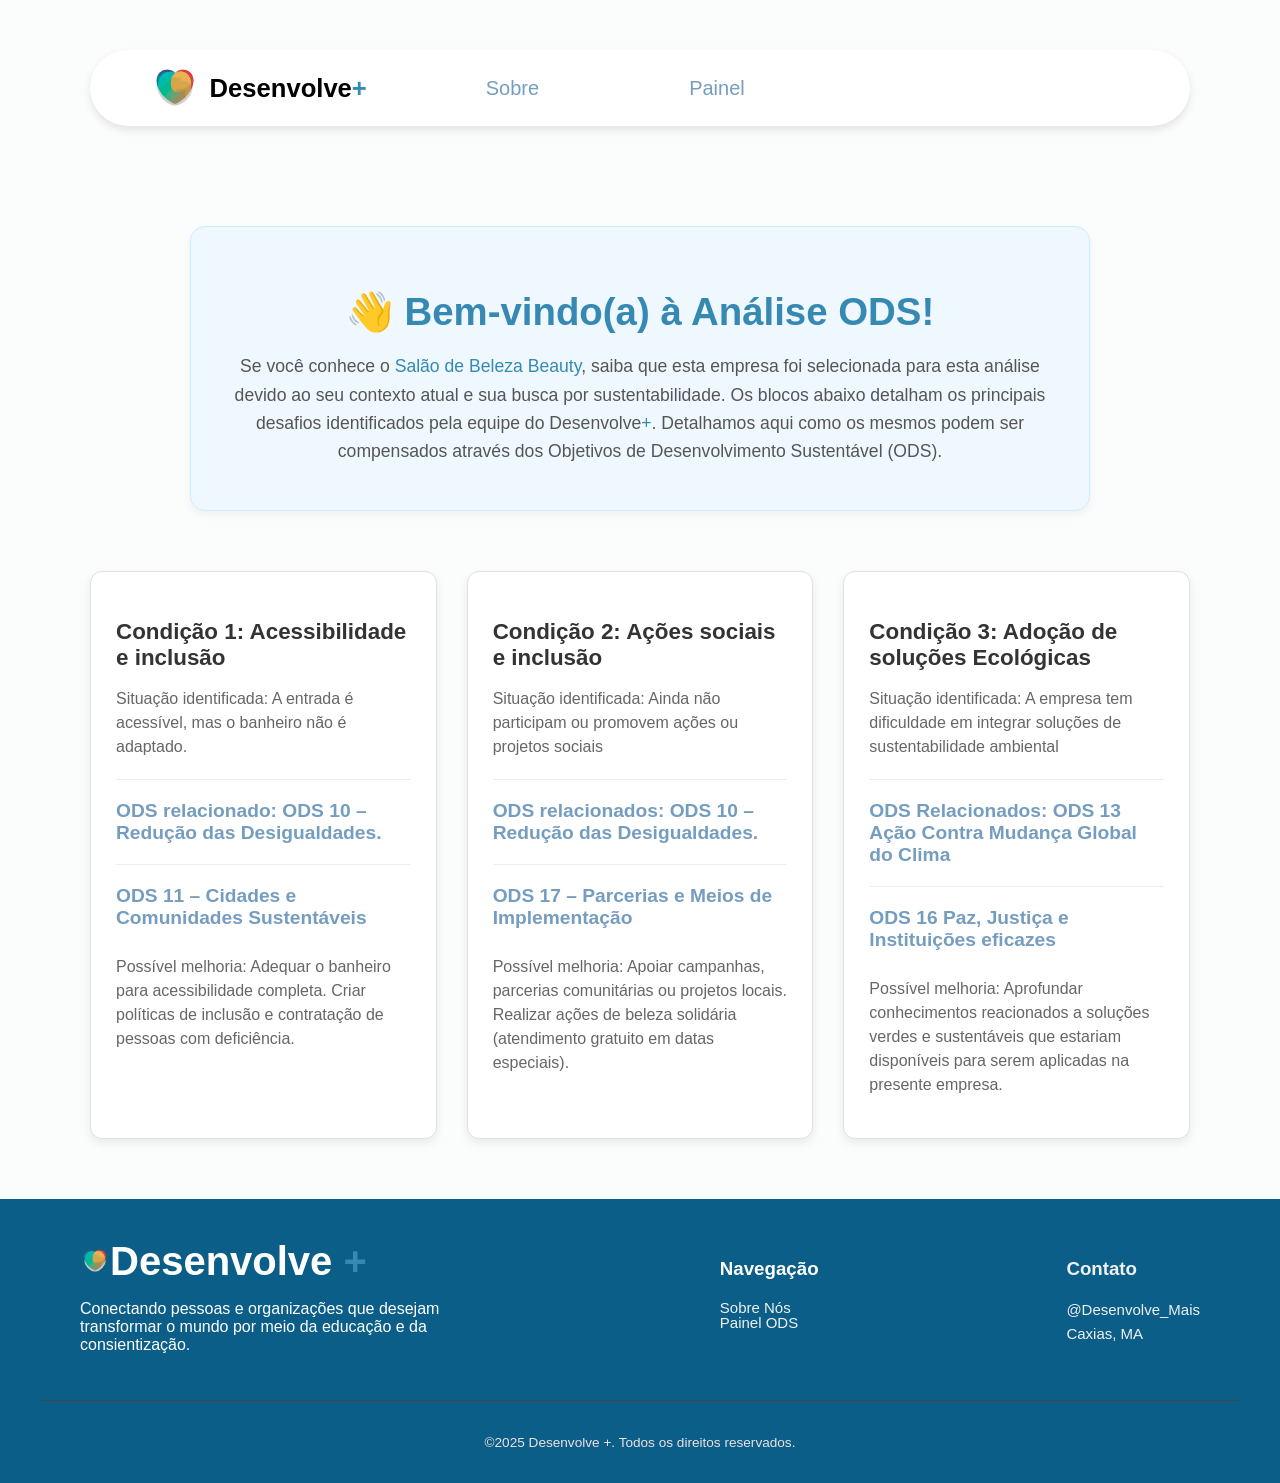
==== painel.html @ c5f396b5 "Primeiro commit - adicionando site Desenvolva Mais" ====
<!DOCTYPE html>
<html lang="en">
<head>
    <meta charset="UTF-8">
    <meta name="viewport" content="width=device-width, initial-scale=1.0">
    <title> Painel ODS</title>
    <link rel="stylesheet" href="./css/painels-style.css">
</head>
<body>

<header>
        <nav class="nav-container">
            <div class="logo">
                <img src="./img/heart ods.png" alt="Coração ODS" class="ods-img">
                <h1> Desenvolve<span style="color: #3589b2;">+</span> </h1>
            </div>

            <ul class="nav-links">
                <li><a href="firstpage.html">Sobre</a></li>
                <li><a href="painel.html">Painel</a></li>
            </ul>

            <div class="nav-spacer"></div> 
        </nav>
    </header>

    <main class="ods-painel">

            <section class="boas-vindas-box">
             <h2>👋 Bem-vindo(a) à Análise ODS!</h2>
                <p> Se você conhece o <span style="color: #3589b2;">Salão de Beleza Beauty</span>, saiba que esta empresa foi selecionada para esta análise devido 
                    ao seu contexto atual e
                    sua busca por sustentabilidade. Os blocos abaixo detalham os principais desafios identificados pela equipe do Desenvolve<span style="color: #3589b2;">+</span>. Detalhamos aqui como os mesmos podem ser
                    compensados através dos Objetivos de Desenvolvimento Sustentável (ODS).</p>
            </section>
        <div class="painel-grid">
            <div class="quadrado">
                <h3> Condição 1: Acessibilidade e inclusão</h3>
                <p> Situação identificada:
                    A entrada é acessível, mas o banheiro não é adaptado.</p>
                <hr>
                <h4> ODS relacionado: ODS 10 – Redução das Desigualdades. 
                    <hr>
                     ODS 11 – Cidades e Comunidades Sustentáveis </h4>
                <p>
                    Possível melhoria:
                    Adequar o banheiro para acessibilidade completa.
                    Criar políticas de inclusão e contratação de pessoas com deficiência.
                </p>
            </div>

            <div class="quadrado">
                <h3>Condição 2: Ações sociais e inclusão</h3>
                <p> Situação identificada: Ainda não participam ou promovem ações ou projetos sociais </p>
                <hr>
                <h4> ODS relacionados: ODS 10 – Redução das Desigualdades.
                    <hr>
                    ODS 17 – Parcerias e Meios de Implementação</h4>
                <p>Possível melhoria: Apoiar campanhas, parcerias comunitárias ou projetos locais.
                    Realizar ações de beleza solidária (atendimento gratuito em datas especiais).</p>
            </div>

            <div class="quadrado">
                <h3>Condição 3: Adoção de soluções Ecológicas</h3>
                <p>Situação identificada: A empresa tem dificuldade em integrar soluções de sustentabilidade ambiental</p>
                <hr>
                <h4> ODS Relacionados: ODS 13 Ação Contra Mudança Global do Clima <hr> ODS 16 Paz, Justiça e Instituições eficazes</h4> 
                <p> Possível melhoria: Aprofundar conhecimentos reacionados a soluções verdes e sustentáveis que estariam disponíveis 
                    para serem aplicadas na presente empresa.
                </p>
            </div>
        </div>
    </main>

     <footer>

            <div class="footer-content">

        <div class="logo-section">
            <div class="footer-logo">
                <img src="./img/heart ods.png" alt="" class="heart-footer">
                <span class="logo-text">Desenvolve <span style="color: #3589b2;">+</span></span>
            </div>
            <p>Conectando pessoas e organizações que desejam transformar o mundo por meio da educação e da consientização. </p>
        </div>

            <div class="navegacao">
            <h3>Navegação</h3>
            <ul>
                <li><a href="#">Sobre Nós</a></li>
                <li><a href="painel.html">Painel ODS</a></li>
            </ul>
        </div>

        <div class="contatos">
            <h3>Contato</h3>
            <div class="contact-item">
                <span>@Desenvolve_Mais</span>
            </div>
            <div class="contact-item">
                 <span> Caxias, MA</span>
            </div>
        </div>
        
    </div>

            <div class="footer-bottom">
        <p>©2025 Desenvolve +. Todos os direitos reservados.</p>
    </div>
        </footer>

</body>
</html>
---- css/painels-style.css ----
/* Garante que o padding não aumente o tamanho dos elementos */
*, *::before, *::after {
    box-sizing: border-box;
}

body{

    color:rgb(0, 0, 0);
    background-color: rgb(250, 253, 252);
    font-family: 'Trebuchet MS', 'Lucida Sans Unicode', 'Lucida Grande', 'Lucida Sans', Arial, sans-serif;
    margin: 0;
    padding: 0;
}

li, a {
    font-size: clamp( 1.25rem, 1.5vw, 1.2rem);
    color: rgb(117, 157, 192);
    text-decoration: none;
}

a:hover {
    text-decoration: underline;
}

/*cabeçalho*/
header {
    display: flex;
    justify-content: center;
    background-color: transparent;
    padding: 50px 0 0 0;
}

/*container principal do nav */
.nav-container {
    display: flex;
    justify-content: space-between;
    align-items: center;
    flex-wrap: wrap; 
    width: min(86%, 1180px); /* barra responsiva que não ocupa 100% */
    gap: clamp (1rem, 3vw, 3rem); /* espaco entre menu qnd quebra*/

    background-color: #fff;
    border: 0px solid #3589b2;
    border-radius: 50px;
    box-shadow: 0 4px 8px rgba(0, 0, 0, 0.1);
    padding: 13px 60px; /* Respiro nas laterais do celular */
}

/* Estilo do Logo (Imagem e tulo) */
.logo {
    display: flex; 
    align-items: center;
    gap: 10px;
    margin-right: 0;
}

.logo h1{
  font-size: clamp(1.2rem, 2vw, 2rem);
  color: rgb(0, 0, 0);
  margin: 0;
}

.ods-img{
  width: clamp(50px, 5vw, 50px);
  height: auto;
}

.nav-links {
    display: flex; 
    justify-content: center;
    align-items: center;
    gap: 150px;              
    list-style: none;
    padding: 0;
    margin: 0; 
}

.nav-spacer {
    /*Garante que o spacer ocupe o mesmo espaço visual do logo */
    min-width: 266.69px; 
    visibility: hidden;
    height: 1px;
    /* Opcional: para garantir que ele não seja visível */
    pointer-events: none; 
    flex-shrink: 0;
}


/* --- Estilos do Conteúdo Principal (Painel de Quadrados) --- */
.ods-painel {
    /* Espaçamento acima e abaixo do painel */
    padding: 60px 20px; 
}

.painel-grid {
    /* Centraliza o grid na página e limita a largura */
    width: min(95%, 1100px); 
    margin: 0 auto; 
    
    display: grid;
    /* 🔑 CHAVE DA RESPONSIVIDADE: Cria colunas que se ajustam automaticamente */
    /* Haverá o máximo de colunas cabíveis, cada uma com no mínimo 300px. */
    grid-template-columns: repeat(auto-fit, minmax(300px, 1fr));
    gap: 30px; /* Espaço entre os quadrados (Vertical e Horizontal) */
}

.quadrado {
    /* Estilo visual base */
    background-color: #ffffff;
    border: 1px solid #e0e0e0;
    border-radius: 12px;
    padding: 25px;
    box-shadow: 0 4px 10px rgba(0, 0, 0, 0.08);
    transition: transform 0.3s;
}

/* Estilos de Conteúdo */
.quadrado h3 {
    color: #333;
    font-size: 1.4rem;
    margin-bottom: 10px;
}

.quadrado h4 {
    color: rgb(117, 157, 192); /* Cor dos links */
    margin-top: 15px;
    font-size: 1.2rem;
}

.quadrado p {
    color: #666;
    line-height: 1.5;
}

.quadrado hr {
    border: none;
    border-top: 1px solid #eee;
    margin: 20px 0;
}


/* --- Estilos da Caixa de Boas-Vindas (Antes do Main) --- */
.boas-vindas-box {
    width: min(90%, 900px); 
    /* Centraliza a caixa e a posiciona entre a barra e os quadros */
    margin: 40px auto 60px auto; 
    padding: 30px;
    background-color: #f0f8ff; 
    border: 1px solid #cceeff; 
    border-radius: 15px; 
    box-shadow: 0 4px 10px rgba(0, 0, 0, 0.05);
    text-align: center;
}

.boas-vindas-box h2 {
    color: #3589b2; 
    font-size: clamp(1.8rem, 3vw, 2.5rem);
    margin-bottom: 15px;
}

.boas-vindas-box p {
    color: #555;
    font-size: clamp(1rem, 1.6vw, 1.1rem);
    line-height: 1.6;
    margin-bottom: 15px;
}





footer{
  background-color:rgb(11, 94, 135); /* Fundo escuro */
  color: #f0f0f0; /* Cor do texto claro */
  padding: 40px 0px 0;  
  border-radius: 0;
  font-family:'Trebuchet MS', 'Lucida Sans Unicode', 'Lucida Grande', 'Lucida Sans', Arial, sans-serif;
}

/* Container que alinha as colunas */
.footer-content {
  display: flex;
  justify-content: space-between;
  max-width: 1200px;
  margin: 0 auto;
  padding-bottom: 30px;
  border-bottom: 1px solid #444;
  align-items: flex-start;
  padding: 0 40px 30px; /* Adiciona padding lateral de 40px */
}


.logo-section {
  width: 35%; /* Mais espaço para o logo */
  color:#ffffff;
}

.logo-section h3, .navegacao h3, .contato h3{
  font-size: px;
  margin-bottom: 20px;
  margin-top: 5;
  color: #fff;
  font-weight: bold;
}

.footer-col h3 {
  font-size: 1.1rem;
 
  margin-top: 0;
  color: #fff;
  font-weight: bold;
}


.navegacao ul {
  list-style: none;
  padding: 0;
  margin: 0;
}

.navegacao li {
  line-height: 1.0;
  margin:0;
  padding: 0;
  display: block;
}

.navegacao a{
  font-size: 15px;
  color: #f0f0f0;
  text-decoration: none;
  display: block; /* Garante que os links fiquem um abaixo do outro */
  width: auto;
  
}

.contatos .contact-item {
    line-height: 1.6;
    display: block; /* Garante que os itens de contato fiquem um abaixo do outro */
    font-size: 15px;
    color: #f0f0f0;
}
.contatos .contact-item span {
    display: block;
}

/* Direitos Autorais */
.footer-bottom {
  text-align: center;
  padding: 20px 0;
  font-size: 0.85rem;
  color: #ede1e1;
}

/* Estilo do Logo (Para alinhamento com o título) */
.footer-logo {
    display: flex;
    align-items: center;
    margin-bottom: 15px;
}
.logo-text {
    font-size: 40px;
    font-weight: bold;
    margin-top: 0; 
}

.heart-footer{
  width: 30px;
  height: 30px;
}

@media (max-width: 768px) {
 /*==== footer responsivo===*/
    
    /* 1. Empilhar as Colunas e Adicionar Espaçamento */
    .footer-content {
        /* Faz as colunas (logo, navegacao, contato) ficarem uma abaixo da outra */
        flex-direction: column; 
        /* Adiciona um padding interno para dar respiro */
        padding: 0 20px 30px; 
    }

    /* 2. Fazer Colunas Ocuparem 100% da Largura */
    .logo-section,
    .navegacao,
    .contatos { /* Atenção: Corrigi 'contato' para 'contatos' */
        width: 100%; /* Ocupa toda a largura disponível */
        margin-bottom: 30px; /* Adiciona espaço entre as colunas empilhadas */
        text-align: center; /* Centraliza o conteúdo (opcional, mas comum em mobile) */
    }

    /* 3. Centralizar Itens Específicos */
    .footer-logo {
        /* Para centralizar o logo (imagem + texto) */
        justify-content: center;
    }
    
    /* 4. Ajustes de Fonte (Opcional) */
    .logo-text {
        font-size: 30px;
    }
}
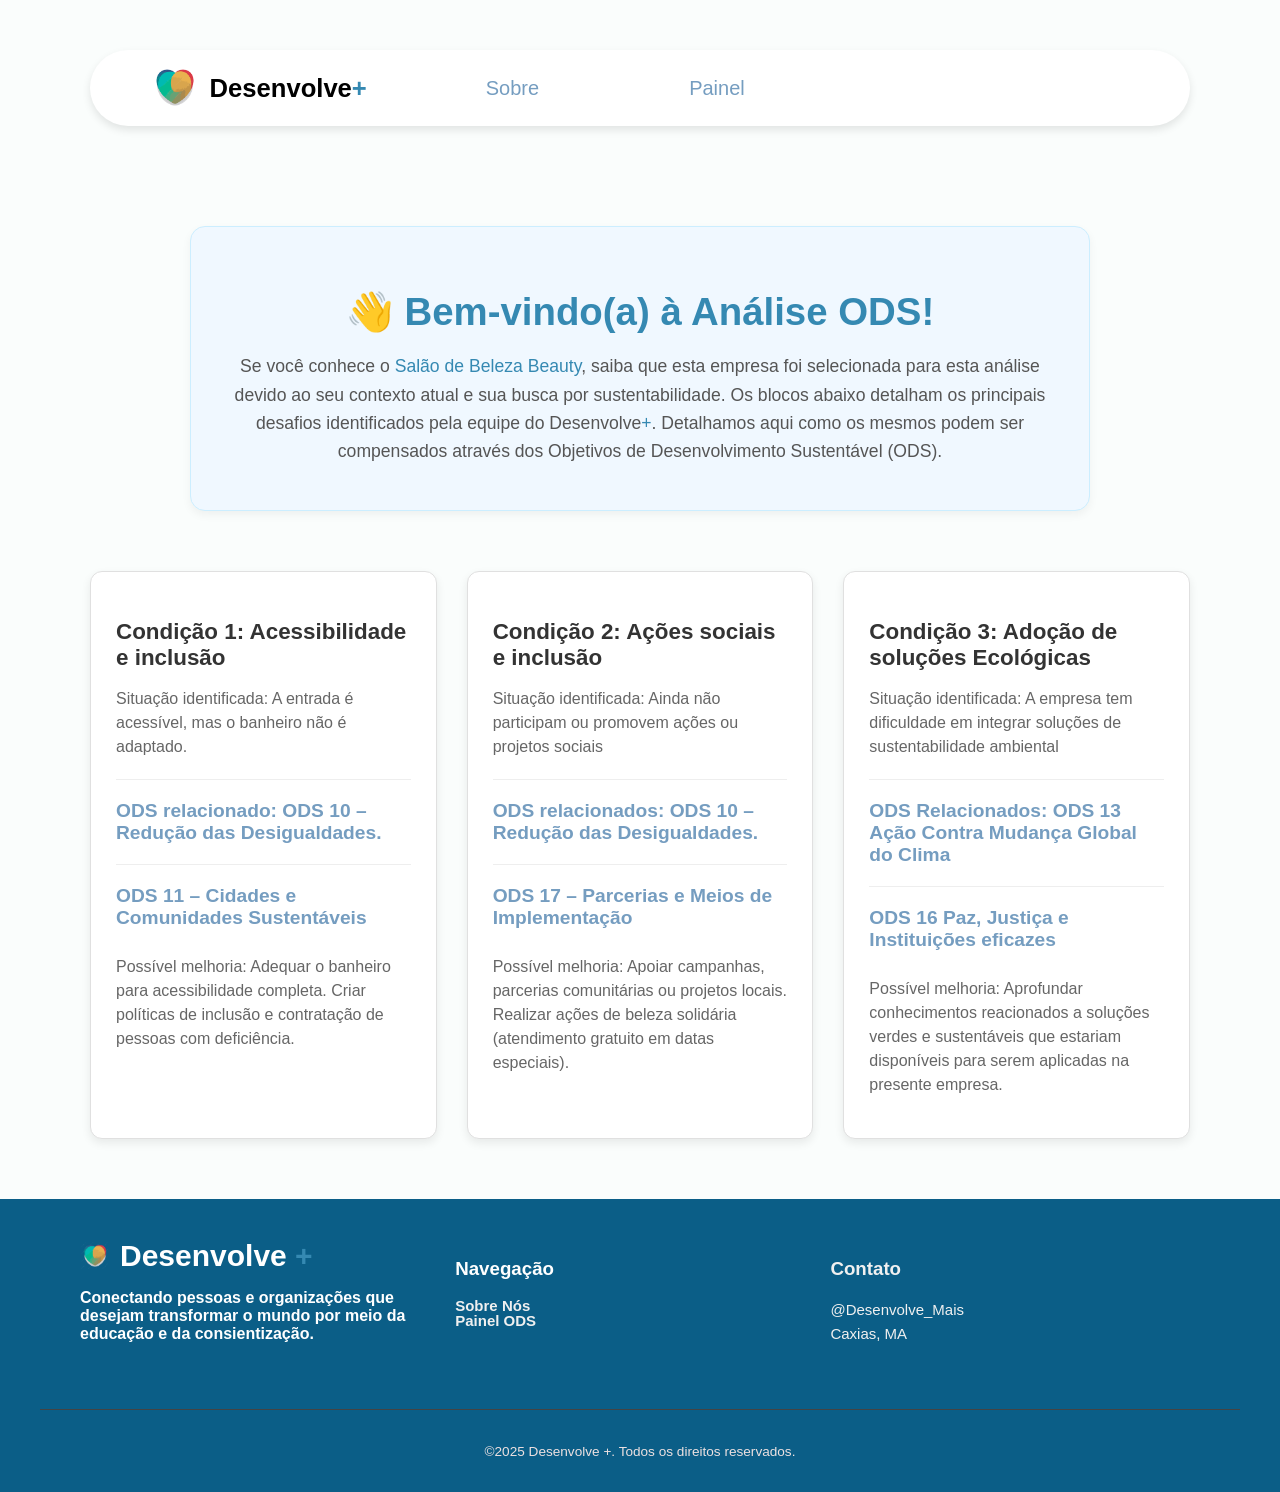
==== commit e2a40421: "AjusteDeResponsividade" ====
--- a/painel.html
+++ b/painel.html
@@ -16,7 +16,7 @@
             </div>
 
             <ul class="nav-links">
-                <li><a href="firstpage.html">Sobre</a></li>
+                <li><a href="index.html">Sobre</a></li>
                 <li><a href="painel.html">Painel</a></li>
             </ul>
 
--- a/css/painels-style.css
+++ b/css/painels-style.css
@@ -25,6 +25,7 @@
 /*cabeçalho*/
 header {
     display: flex;
+    
     justify-content: center;
     background-color: transparent;
     padding: 50px 0 0 0;
@@ -172,30 +173,35 @@
 footer{
   background-color:rgb(11, 94, 135); /* Fundo escuro */
   color: #f0f0f0; /* Cor do texto claro */
-  padding: 40px 0px 0;  
+  padding: 40px 0 0;  
   border-radius: 0;
+  box-sizing: border-box;
   font-family:'Trebuchet MS', 'Lucida Sans Unicode', 'Lucida Grande', 'Lucida Sans', Arial, sans-serif;
 }
 
 /* Container que alinha as colunas */
 .footer-content {
   display: flex;
+  flex-wrap: wrap;
   justify-content: space-between;
   max-width: 1200px;
+  width: 100%;
   margin: 0 auto;
-  padding-bottom: 30px;
+  padding-bottom: 0 20px 30px;
   border-bottom: 1px solid #444;
   align-items: flex-start;
   padding: 0 40px 30px; /* Adiciona padding lateral de 40px */
 }
 
 
+
 .logo-section {
   width: 35%; /* Mais espaço para o logo */
   color:#ffffff;
-}
-
-.logo-section h3, .navegacao h3, .contato h3{
+  
+}
+
+.logo-section , .navegacao , .contato {
   font-size: px;
   margin-bottom: 20px;
   margin-top: 5;
@@ -205,7 +211,6 @@
 
 .footer-col h3 {
   font-size: 1.1rem;
- 
   margin-top: 0;
   color: #fff;
   font-weight: bold;
@@ -244,6 +249,7 @@
     display: block;
 }
 
+
 /* Direitos Autorais */
 .footer-bottom {
   text-align: center;
@@ -256,12 +262,12 @@
 .footer-logo {
     display: flex;
     align-items: center;
+    gap: 10px;
     margin-bottom: 15px;
 }
 .logo-text {
-    font-size: 40px;
-    font-weight: bold;
-    margin-top: 0; 
+    font-size: 30px;
+    height: 30 ;
 }
 
 .heart-footer{
@@ -269,34 +275,30 @@
   height: 30px;
 }
 
+.logo-section,
+.navegacao,
+.contatos {
+  width: 33%;  /* pc */
+}
+
 @media (max-width: 768px) {
- /*==== footer responsivo===*/
-    
-    /* 1. Empilhar as Colunas e Adicionar Espaçamento */
-    .footer-content {
-        /* Faz as colunas (logo, navegacao, contato) ficarem uma abaixo da outra */
-        flex-direction: column; 
-        /* Adiciona um padding interno para dar respiro */
-        padding: 0 20px 30px; 
-    }
-
-    /* 2. Fazer Colunas Ocuparem 100% da Largura */
-    .logo-section,
-    .navegacao,
-    .contatos { /* Atenção: Corrigi 'contato' para 'contatos' */
-        width: 100%; /* Ocupa toda a largura disponível */
-        margin-bottom: 30px; /* Adiciona espaço entre as colunas empilhadas */
-        text-align: center; /* Centraliza o conteúdo (opcional, mas comum em mobile) */
-    }
-
-    /* 3. Centralizar Itens Específicos */
-    .footer-logo {
-        /* Para centralizar o logo (imagem + texto) */
-        justify-content: center;
-    }
-    
-    /* 4. Ajustes de Fonte (Opcional) */
-    .logo-text {
-        font-size: 30px;
-    }
+  .logo-section,
+  .navegacao,
+  .contatos {
+    width: 100%;       /* 👉 vira tudo coluna única */
+    text-align: center;
+    margin-bottom: 20px;
+  }
+
+  .footer-logo {
+    justify-content: center;
+  }
+}
+
+@media (max-width: 900px) {
+  .nav-links {
+    align-items: center;
+    padding-left: 15px;
+    gap: 50px; /* Reduz o espaçamento entre os links em telas menores */
+  }
 }
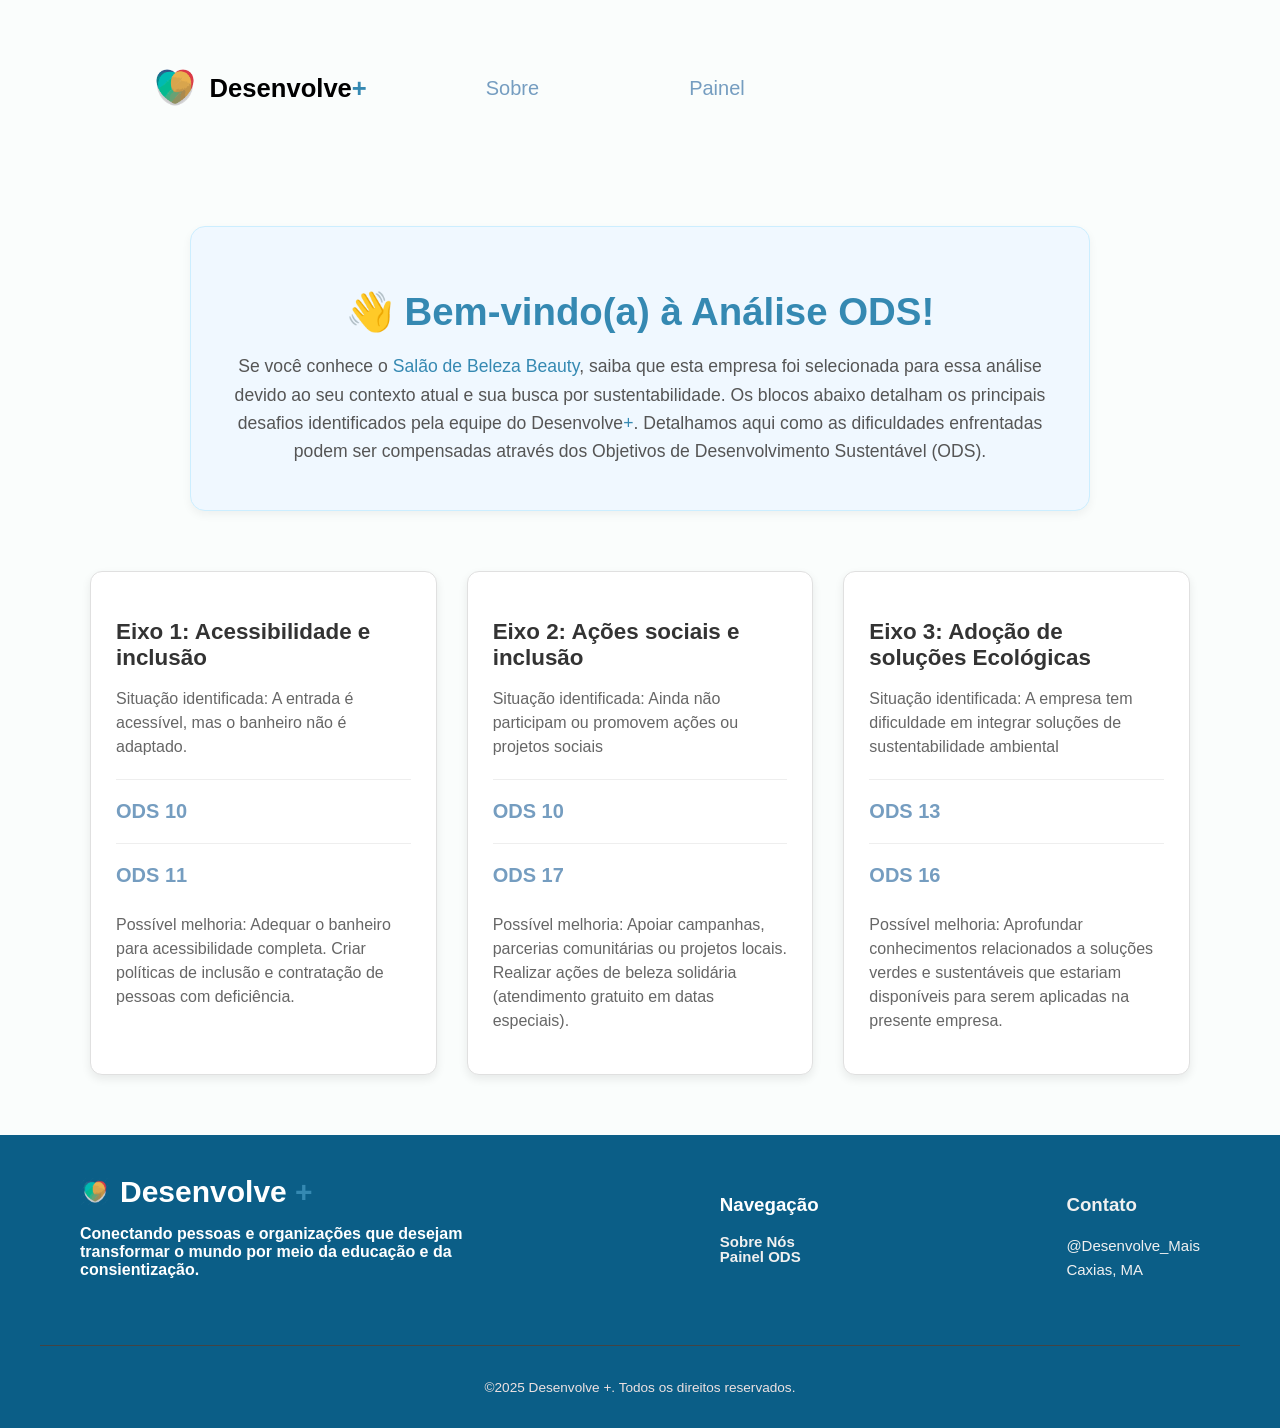
==== commit 5364aa93: "Atualiza textos" ====
--- a/painel.html
+++ b/painel.html
@@ -28,20 +28,20 @@
 
             <section class="boas-vindas-box">
              <h2>👋 Bem-vindo(a) à Análise ODS!</h2>
-                <p> Se você conhece o <span style="color: #3589b2;">Salão de Beleza Beauty</span>, saiba que esta empresa foi selecionada para esta análise devido 
+                <p> Se você conhece o <span style="color: #3589b2;">Salão de Beleza Beauty</span>, saiba que esta empresa foi selecionada para essa análise devido 
                     ao seu contexto atual e
-                    sua busca por sustentabilidade. Os blocos abaixo detalham os principais desafios identificados pela equipe do Desenvolve<span style="color: #3589b2;">+</span>. Detalhamos aqui como os mesmos podem ser
-                    compensados através dos Objetivos de Desenvolvimento Sustentável (ODS).</p>
+                    sua busca por sustentabilidade. Os blocos abaixo detalham os principais desafios identificados pela equipe do Desenvolve<span style="color: #3589b2;">+</span>. Detalhamos aqui como as dificuldades enfrentadas podem ser
+                    compensadas através dos Objetivos de Desenvolvimento Sustentável (ODS).</p>
             </section>
         <div class="painel-grid">
             <div class="quadrado">
-                <h3> Condição 1: Acessibilidade e inclusão</h3>
+                <h3> Eixo 1: Acessibilidade e inclusão</h3>
                 <p> Situação identificada:
                     A entrada é acessível, mas o banheiro não é adaptado.</p>
                 <hr>
-                <h4> ODS relacionado: ODS 10 – Redução das Desigualdades. 
+                <h4> <li style="list-style: none;"><a href="index.html">ODS 10  </a></li>
                     <hr>
-                     ODS 11 – Cidades e Comunidades Sustentáveis </h4>
+                    <li style="list-style: none;"><a href="index.html">ODS 11  </a></li> </h4>
                 <p>
                     Possível melhoria:
                     Adequar o banheiro para acessibilidade completa.
@@ -50,22 +50,22 @@
             </div>
 
             <div class="quadrado">
-                <h3>Condição 2: Ações sociais e inclusão</h3>
+                <h3> Eixo 2: Ações sociais e inclusão</h3>
                 <p> Situação identificada: Ainda não participam ou promovem ações ou projetos sociais </p>
                 <hr>
-                <h4> ODS relacionados: ODS 10 – Redução das Desigualdades.
+                <h4> <li style="list-style: none;"><a href="index.html">ODS 10  </a></li>
                     <hr>
-                    ODS 17 – Parcerias e Meios de Implementação</h4>
+                   <li style="list-style: none;"><a href="index.html">ODS 17 </a></li></h4>
                 <p>Possível melhoria: Apoiar campanhas, parcerias comunitárias ou projetos locais.
                     Realizar ações de beleza solidária (atendimento gratuito em datas especiais).</p>
             </div>
 
             <div class="quadrado">
-                <h3>Condição 3: Adoção de soluções Ecológicas</h3>
+                <h3>Eixo 3: Adoção de soluções Ecológicas</h3>
                 <p>Situação identificada: A empresa tem dificuldade em integrar soluções de sustentabilidade ambiental</p>
                 <hr>
-                <h4> ODS Relacionados: ODS 13 Ação Contra Mudança Global do Clima <hr> ODS 16 Paz, Justiça e Instituições eficazes</h4> 
-                <p> Possível melhoria: Aprofundar conhecimentos reacionados a soluções verdes e sustentáveis que estariam disponíveis 
+                <h4>  <li style="list-style: none;"> <a href="index.html">ODS 13  </a></li> <hr> <listyle="list-style: none;"><a href="index.html">ODS 16  </a></li></h4> 
+                <p> Possível melhoria: Aprofundar conhecimentos relacionados a soluções verdes e sustentáveis que estariam disponíveis 
                     para serem aplicadas na presente empresa.
                 </p>
             </div>
@@ -88,7 +88,7 @@
             <h3>Navegação</h3>
             <ul>
                 <li><a href="#">Sobre Nós</a></li>
-                <li><a href="painel.html">Painel ODS</a></li>
+                <li><a href="index.html">Painel ODS</a></li>
             </ul>
         </div>
 
--- a/css/painels-style.css
+++ b/css/painels-style.css
@@ -39,11 +39,6 @@
     flex-wrap: wrap; 
     width: min(86%, 1180px); /* barra responsiva que não ocupa 100% */
     gap: clamp (1rem, 3vw, 3rem); /* espaco entre menu qnd quebra*/
-
-    background-color: #fff;
-    border: 0px solid #3589b2;
-    border-radius: 50px;
-    box-shadow: 0 4px 8px rgba(0, 0, 0, 0.1);
     padding: 13px 60px; /* Respiro nas laterais do celular */
 }
 
@@ -275,11 +270,6 @@
   height: 30px;
 }
 
-.logo-section,
-.navegacao,
-.contatos {
-  width: 33%;  /* pc */
-}
 
 @media (max-width: 768px) {
   .logo-section,
@@ -298,7 +288,15 @@
 @media (max-width: 900px) {
   .nav-links {
     align-items: center;
-    padding-left: 15px;
+    padding-left: 20%;
     gap: 50px; /* Reduz o espaçamento entre os links em telas menores */
   }
+
+  .logo {
+    display: flex; 
+    align-items: center;
+    gap: 10px;
+    margin-left: 10%;
+}
+ 
 }
